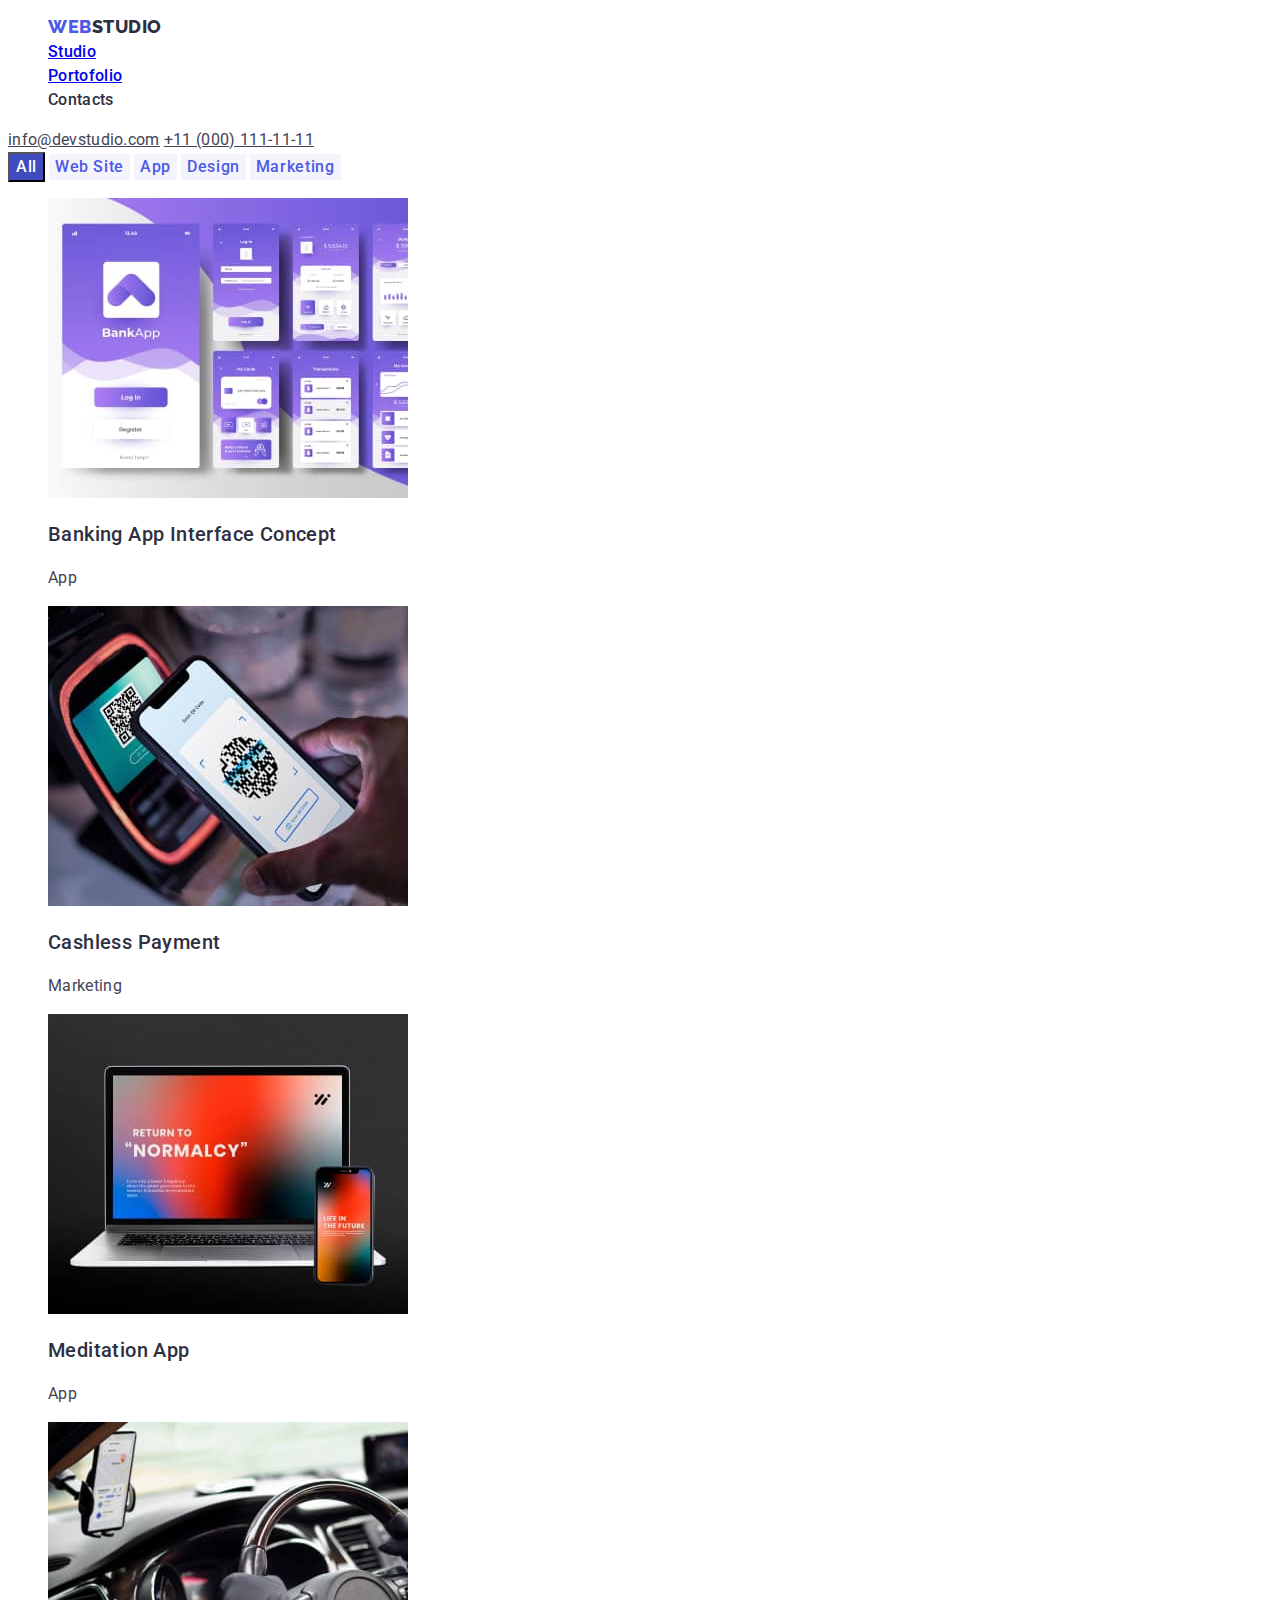
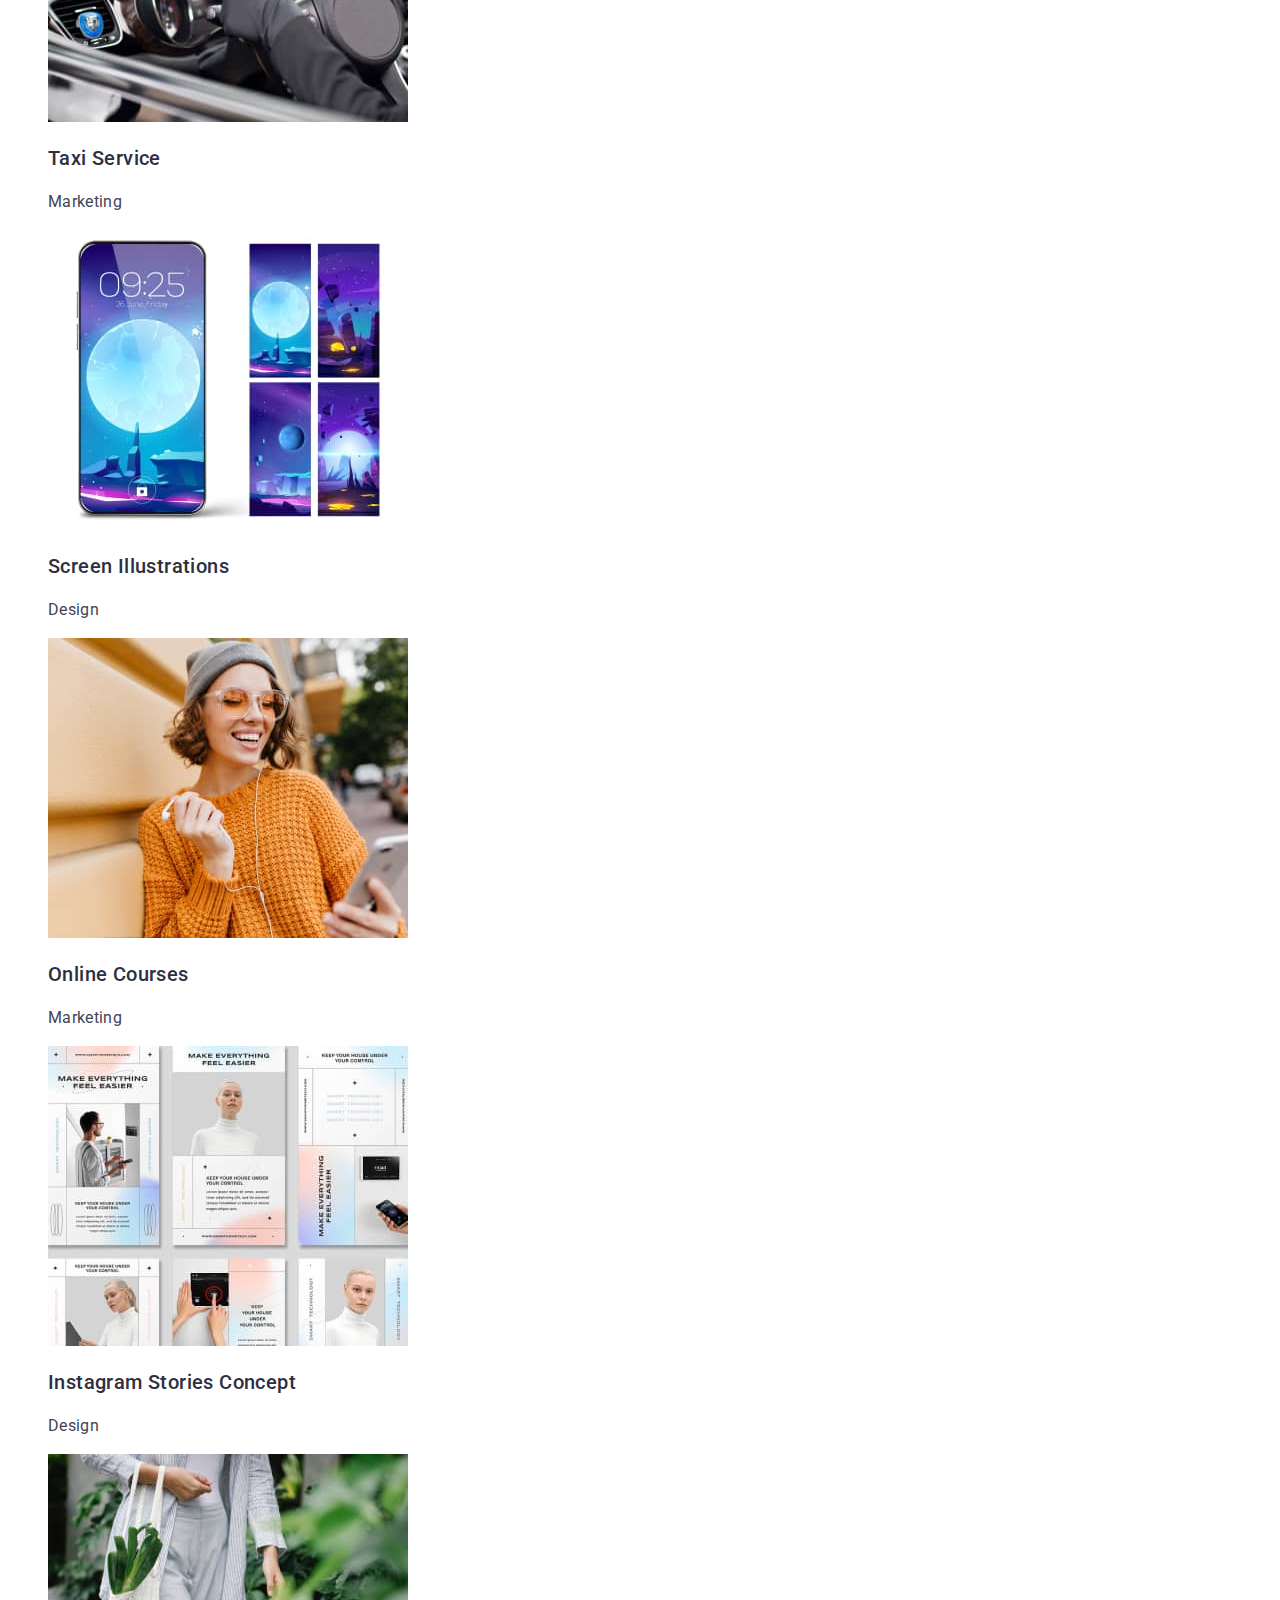
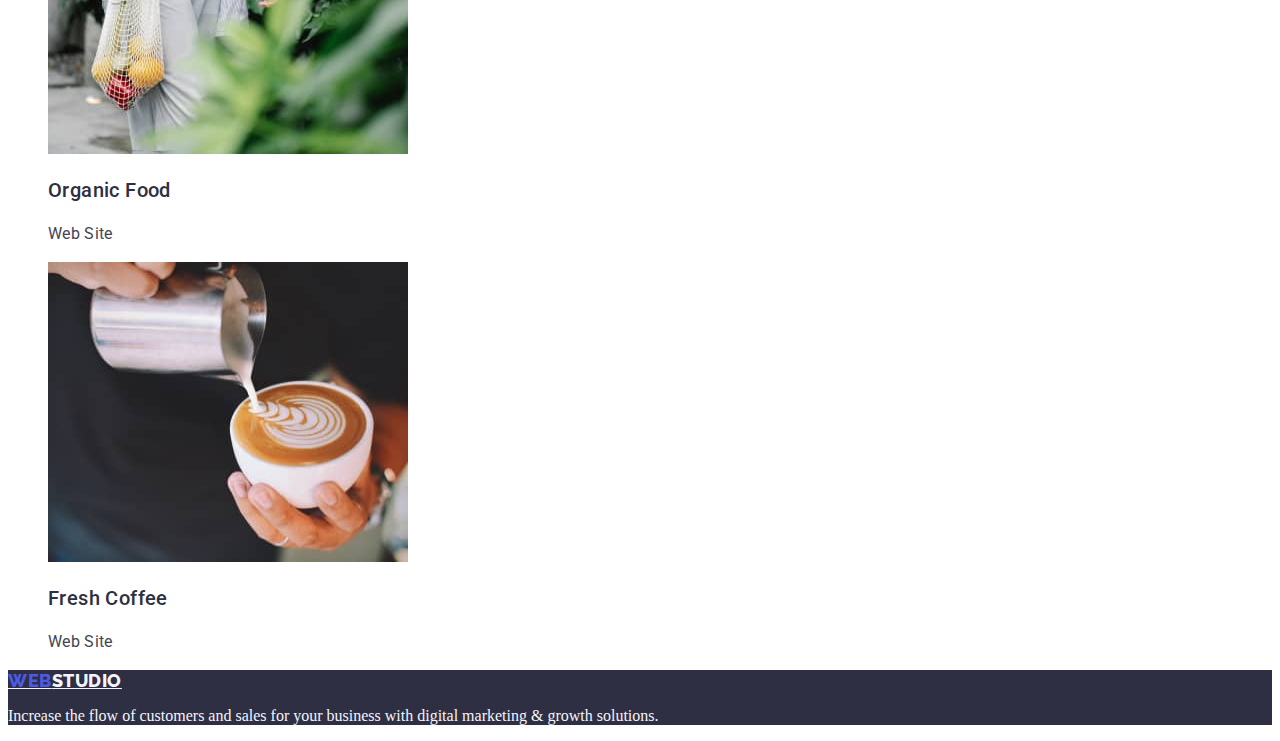
==== portofolio.html @ 392f7cd9 "Am copiat fisierele lucrarii nr.2" ====
<!DOCTYPE html>
<html lang="en">
<head>
  <meta charset="UTF-8">
  <meta name="viewport" content="width=device-width, initial-scale=1.0">
  <title>Portofolio</title>
  <link rel="preconnect" href="https://fonts.googleapis.com">
  <link rel="preconnect" href="https://fonts.gstatic.com" crossorigin>
  <link href="https://fonts.googleapis.com/css2?family=Raleway:ital,wght@0,100..900;1,100..900&family=Roboto:ital,wght@0,100;0,300;0,400;0,500;0,700;0,900;1,100;1,300;1,400;1,500;1,700;1,900&display=swap" rel="stylesheet">
  <link rel="stylesheet" href="./css/style.css"/>
</head>
<body>

  <header>
    <nav class="navbar">
      <ul class="nav-list">
        <li><a class="logo">STUDIO</a></li>
        <li><a href="./index.html">Studio</a></li>
        <li><a href="./portofolio.html">Portofolio</a></li>
        <li><a>Contacts</a></li>
      </ul>
    </nav>

    <a class="info-page" href="mailto:info@devstudio.com">info@devstudio.com</a>
    <a class="info-page" href="tel:+11(000)111-11-11">+11 (000) 111-11-11</a>
  </header>

  <main>
    <div>
      <button class="first-button">All</button>
      <button class="all-button">Web Site</button>
      <button class="all-button">App</button>
      <button class="all-button">Design</button>
      <button class="all-button">Marketing</button>
    </div>

    <section>
      <ul>
        <li>
          <img src="./images/banking-app.jpg" alt="Banking App" width="360" height="300"/>
          <h3>Banking App Interface Concept</h3>
          <p class="about-studio">App</p>
        </li>
        <li>
          <img src="./images/cashless-payment.jpg" alt="Cashles Payment" width="360" height="300">
          <h3>Cashless Payment</h3>
          <p class="about-studio">Marketing</p>
        </li>
        <li>
          <img src="./images/meditation-app.jpg" alt="Meditation App" width="360" height="300">
          <h3>Meditation App</h3>
          <p class="about-studio">App</p>
        </li>
        <li>
          <img src="./images/taxi-service.jpg" alt="Taxi Service" width="360" height="300">
          <h3>Taxi Service</h3>
          <p class="about-studio">Marketing</p>
        </li>
        <li>
          <img src="./images/screen-illustrations.jpg" alt="Screen Illustrations" width="360" height="300">
          <h3>Screen Illustrations</h3>
          <p class="about-studio">Design</p>
        </li>
        <li>
          <img src="./images/online-courses.jpg" alt="Online Courses" width="360" height="300">
          <h3>Online Courses</h3>
          <p class="about-studio">Marketing</p>
        </li>
        <li>
          <img src="./images/instagram-stories.jpg" alt="Instagram Stories Concept" width="360" height="300">
          <h3>Instagram Stories Concept</h3>
          <p class="about-studio">Design</p>
        </li>
        <li>
          <img src="./images/organic-food.jpg" alt="Organic Food" width="360" height="300">
          <h3>Organic Food</h3>
          <p class="about-studio">Web Site</p>
        </li>
        <li>
          <img src="./images/fresh-coffee.jpg" alt="Fresh Coffee" width="360" height="300">
          <h3>Fresh Coffee</h3>
          <p class="about-studio">Web Site</p>
        </li>
      </ul>
    </section>
  </main>

  <footer class="footer-section">
    <a class="logo-footer" href="webstudio.html">STUDIO</a>
    <p class="footer-paragraph">
      Increase the flow of customers and sales for your business with digital marketing & growth solutions.
    </p>
  </footer>

</body>
</html>
---- css/style.css ----
:root {
  --heading-font-family: "Roboto", sans-serif;
  --text-font-family: "Roboto", sans-serif;
}

h1,
h2 {
  font-family: var(--heading-font-family);
  font-weight: 700;
  font-size: 36px;
  line-height: 1.11111;
  letter-spacing: 0.02em;
  text-transform: capitalize;
  text-align: center;
  color: #2e2f42;
}
h3 {
  font-family: "Roboto", sans-serif;
  font-weight: 500;
  font-size: 20px;
  line-height: 1.2;
  letter-spacing: 0.02em;
  color: #2e2f42;
}
.hero-section {
  background: #2e2f42;
}
.hero-title {
  color: #fff;
}
.button-service:hover {
  box-shadow: 0 4px 4px 0 rgba(0, 0, 0, 0.15);
  background: #4d5ae5;
  cursor: pointer;
  font-weight: 500;
  font-size: 16px;
  line-height: 1.5;
  letter-spacing: 0.04em;
  color: #fff;
}
.all-button {
  font-family: "Roboto", sans-serif;
font-weight: 500;
font-size: 16px;
line-height: 1.5;
letter-spacing: 0.04em;
text-align: center;
color: #4d5ae5;
background: #f4f4fd;
border: none;
}
.all-button:hover{
  color:  #fff; 
  background: #404bbf;
}
.first-button {
  font-family: "Roboto", sans-serif;
  font-weight: 500;
  font-size: 16px;
  line-height: 1.5;
  letter-spacing: 0.04em;
  text-align: center;
  color:#fff;
  background: #404bbf;
}
.first-button:hover {
  background: #404bbf;
}
.global-header {
  font-size: 56px;
line-height: 1.07143;
letter-spacing: 0.02em;
text-align: center;
color: #fff;
}
.logo::before {
  content: "WEB";
  color: #4d5ae5;
  font-family: "Raleway", sans-serif;
  font-weight: 800;
  font-size: 18px;
  line-height: 1.16667;
  letter-spacing: 0.03em;
  text-transform: uppercase;
}
.logo-footer::before {
  content: "WEB";
  color: #4d5ae5;
}
.logo-footer{
  color: #f4f4fd;
  font-family: "Raleway", sans-serif;
  font-weight: 800;
  font-size: 18px;
  line-height: 1.16667;
  letter-spacing: 0.03em;
  text-transform: uppercase;
}
.logo {
  color: #2e2f42;
  font-family: "Raleway", sans-serif;
  font-weight: 800;
  font-size: 18px;
  line-height: 1.16667;
  letter-spacing: 0.03em;
  text-transform: uppercase;
}
.info-page {
  font-family: "Roboto", sans-serif;
font-weight: 400;
font-size: 16px;
line-height: 1.5;
letter-spacing: 0.02em;
color: #434455;
}
.info-page:hover{
  color: teal;
}
.nav-list {
  font-family: "Roboto", sans-serif;
font-weight: 500;
font-size: 16px;
line-height: 1.5;
letter-spacing: 0.02em;
color: #2e2f42;
}
.about-studio {
  font-family: "Roboto", sans-serif;
font-weight: 400;
font-size: 16px;
line-height: 1.5;
letter-spacing: 0.02em;
color: #434455;
}
.section-team {
  background: #f4f4fd;
}
.our-team {
font-weight: 400;
font-size: 16px;
line-height: 1.5;
letter-spacing: 0.02em;
text-align: center;
color: #434455;
}
.footer-section {
  background: #2e2f42;
}
.footer-paragraph {
  color: #f4f4fd;
}

ul {
  list-style-type: none;
}
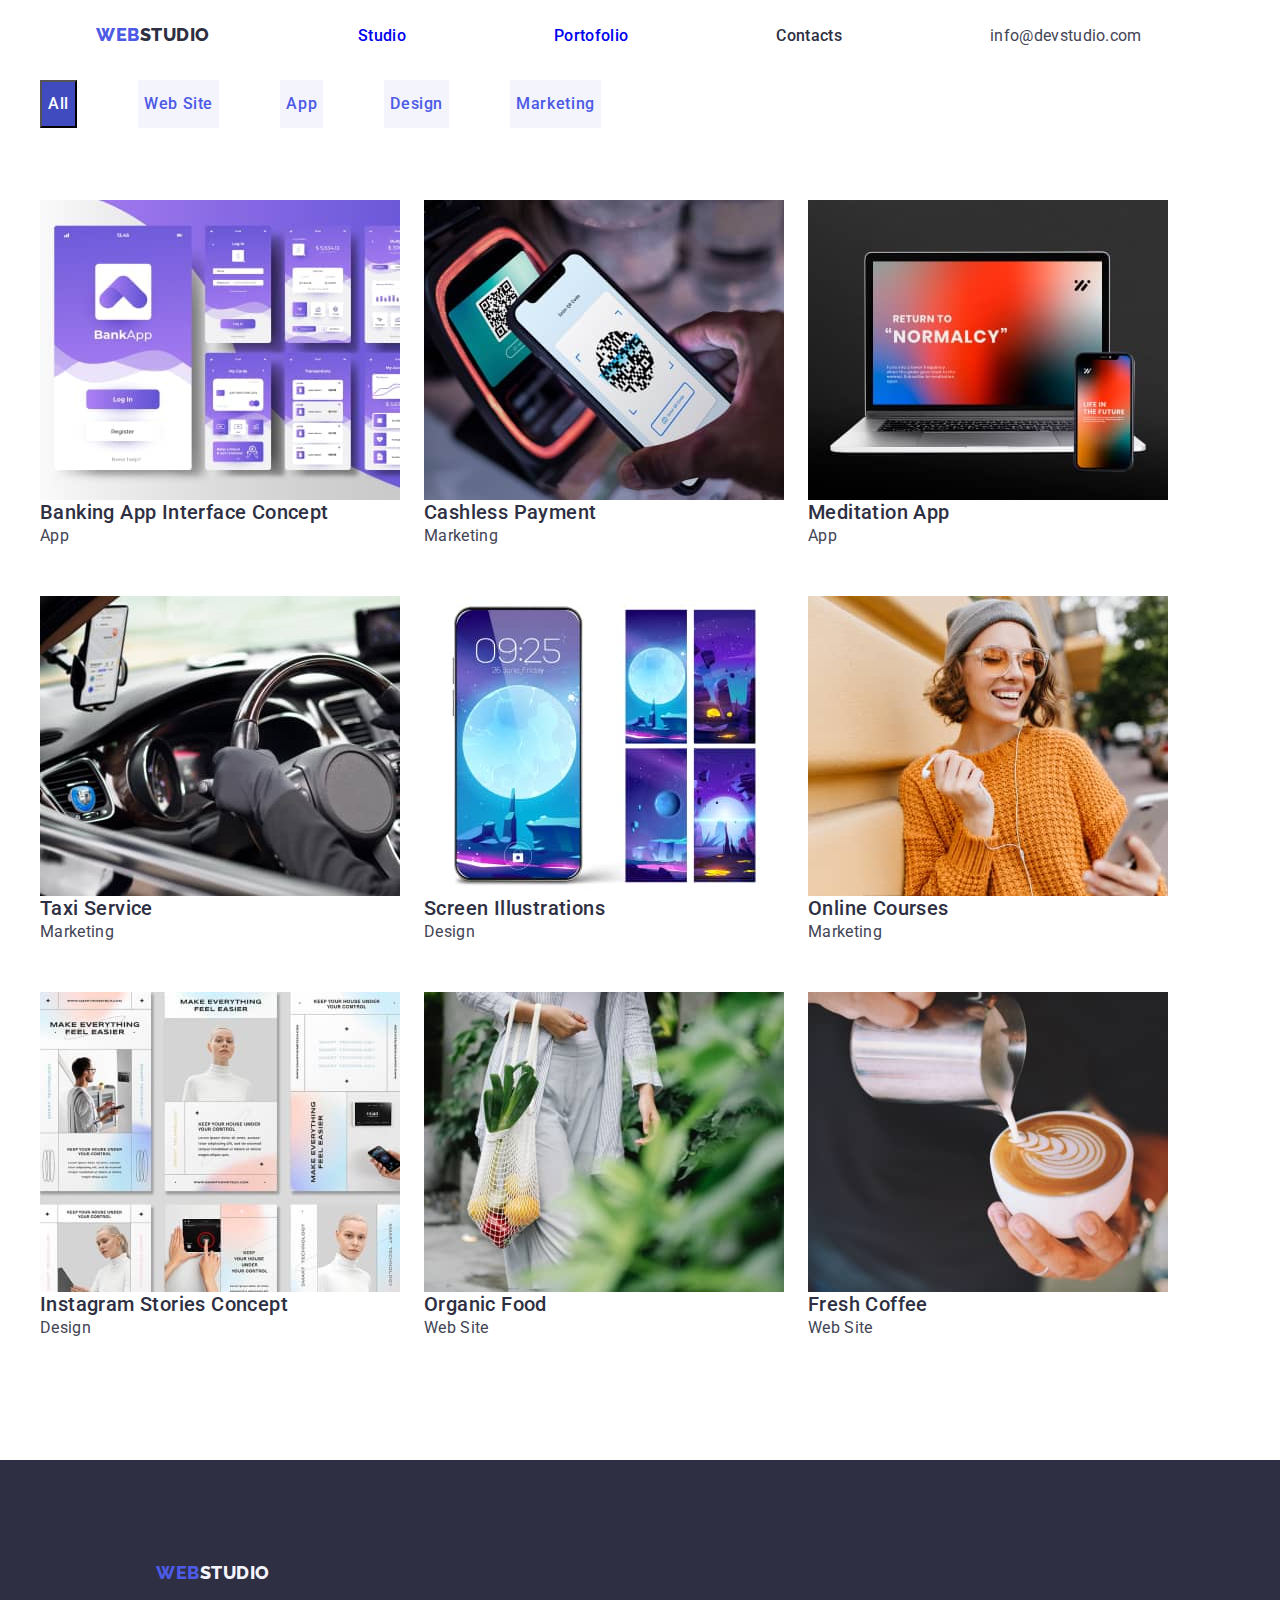
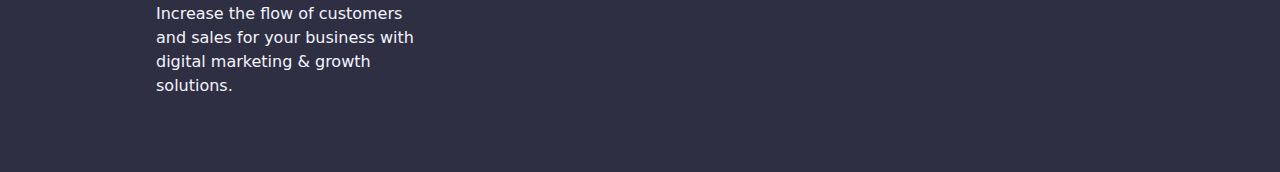
==== commit 5d33f887: "add style css for index and portofolio" ====
--- a/portofolio.html
+++ b/portofolio.html
@@ -8,25 +8,26 @@
   <link rel="preconnect" href="https://fonts.gstatic.com" crossorigin>
   <link href="https://fonts.googleapis.com/css2?family=Raleway:ital,wght@0,100..900;1,100..900&family=Roboto:ital,wght@0,100;0,300;0,400;0,500;0,700;0,900;1,100;1,300;1,400;1,500;1,700;1,900&display=swap" rel="stylesheet">
   <link rel="stylesheet" href="./css/style.css"/>
+  <link rel="stylesheet" href="./css/modern-normalize.css"/>
+  <link rel="stylesheet" href="./css/reset.css"/>
 </head>
 <body>
 
-  <header>
+  <header class="container">
     <nav class="navbar">
-      <ul class="nav-list">
+      <ul class=" header-container nav-list">
         <li><a class="logo">STUDIO</a></li>
         <li><a href="./index.html">Studio</a></li>
         <li><a href="./portofolio.html">Portofolio</a></li>
         <li><a>Contacts</a></li>
+        <a class="info-page" href="mailto:info@devstudio.com">info@devstudio.com</a>
+        <a class="info-page" href="tel:+11(000)111-11-11">+11 (000) 111-11-11</a>
       </ul>
     </nav>
-
-    <a class="info-page" href="mailto:info@devstudio.com">info@devstudio.com</a>
-    <a class="info-page" href="tel:+11(000)111-11-11">+11 (000) 111-11-11</a>
   </header>
 
   <main>
-    <div>
+    <div class="container button-bar">
       <button class="first-button">All</button>
       <button class="all-button">Web Site</button>
       <button class="all-button">App</button>
@@ -34,62 +35,76 @@
       <button class="all-button">Marketing</button>
     </div>
 
-    <section>
-      <ul>
-        <li>
-          <img src="./images/banking-app.jpg" alt="Banking App" width="360" height="300"/>
-          <h3>Banking App Interface Concept</h3>
-          <p class="about-studio">App</p>
-        </li>
-        <li>
-          <img src="./images/cashless-payment.jpg" alt="Cashles Payment" width="360" height="300">
-          <h3>Cashless Payment</h3>
-          <p class="about-studio">Marketing</p>
-        </li>
-        <li>
-          <img src="./images/meditation-app.jpg" alt="Meditation App" width="360" height="300">
-          <h3>Meditation App</h3>
-          <p class="about-studio">App</p>
-        </li>
-        <li>
-          <img src="./images/taxi-service.jpg" alt="Taxi Service" width="360" height="300">
-          <h3>Taxi Service</h3>
-          <p class="about-studio">Marketing</p>
-        </li>
-        <li>
-          <img src="./images/screen-illustrations.jpg" alt="Screen Illustrations" width="360" height="300">
-          <h3>Screen Illustrations</h3>
-          <p class="about-studio">Design</p>
-        </li>
-        <li>
-          <img src="./images/online-courses.jpg" alt="Online Courses" width="360" height="300">
-          <h3>Online Courses</h3>
-          <p class="about-studio">Marketing</p>
-        </li>
-        <li>
-          <img src="./images/instagram-stories.jpg" alt="Instagram Stories Concept" width="360" height="300">
-          <h3>Instagram Stories Concept</h3>
-          <p class="about-studio">Design</p>
-        </li>
-        <li>
-          <img src="./images/organic-food.jpg" alt="Organic Food" width="360" height="300">
-          <h3>Organic Food</h3>
-          <p class="about-studio">Web Site</p>
-        </li>
-        <li>
-          <img src="./images/fresh-coffee.jpg" alt="Fresh Coffee" width="360" height="300">
-          <h3>Fresh Coffee</h3>
-          <p class="about-studio">Web Site</p>
-        </li>
-      </ul>
+    <section class="container">
+      <div class="cards">
+          <div class="card1">
+            <ul>
+              <li>
+                <img src="./images/banking-app.jpg" alt="Banking App" width="360" height="300"/>
+                <h3>Banking App Interface Concept</h3>
+                <p class="about-studio">App</p>
+              </li>
+              <li>
+                <img src="./images/cashless-payment.jpg" alt="Cashles Payment" width="360" height="300">
+                <h3>Cashless Payment</h3>
+                <p class="about-studio">Marketing</p>
+              </li>
+              <li>
+                <img src="./images/meditation-app.jpg" alt="Meditation App" width="360" height="300">
+                <h3>Meditation App</h3>
+                <p class="about-studio">App</p>
+              </li>
+            </ul>
+          </div>
+          <div class="card2">
+            <ul>
+              <li>
+                <img src="./images/taxi-service.jpg" alt="Taxi Service" width="360" height="300">
+                <h3>Taxi Service</h3>
+                <p class="about-studio">Marketing</p>
+              </li>
+              <li>
+                <img src="./images/screen-illustrations.jpg" alt="Screen Illustrations" width="360" height="300">
+                <h3>Screen Illustrations</h3>
+                <p class="about-studio">Design</p>
+              </li>
+              <li>
+                <img src="./images/online-courses.jpg" alt="Online Courses" width="360" height="300">
+                <h3>Online Courses</h3>
+                <p class="about-studio">Marketing</p>
+              </li>
+            </ul>
+          </div>
+          <div class="card3">
+            <ul>
+              <li>
+                <img src="./images/instagram-stories.jpg" alt="Instagram Stories Concept" width="360" height="300">
+                <h3>Instagram Stories Concept</h3>
+                <p class="about-studio">Design</p>
+              </li>
+              <li>
+                <img src="./images/organic-food.jpg" alt="Organic Food" width="360" height="300">
+                <h3>Organic Food</h3>
+                <p class="about-studio">Web Site</p>
+              </li>
+              <li>
+                <img src="./images/fresh-coffee.jpg" alt="Fresh Coffee" width="360" height="300">
+                <h3>Fresh Coffee</h3>
+                <p class="about-studio">Web Site</p>
+              </li>
+            </ul>
+          </div>
+      </div>
     </section>
   </main>
 
-  <footer class="footer-section">
-    <a class="logo-footer" href="webstudio.html">STUDIO</a>
+  <footer class="container footer-section">
+    <div class="footer-container">
+      <a class="logo-footer" href="webstudio.html">STUDIO</a>
     <p class="footer-paragraph">
       Increase the flow of customers and sales for your business with digital marketing & growth solutions.
     </p>
+    </div>
   </footer>
 
 </body>
--- a/css/style.css
+++ b/css/style.css
@@ -2,7 +2,6 @@
   --heading-font-family: "Roboto", sans-serif;
   --text-font-family: "Roboto", sans-serif;
 }
-
 h1,
 h2 {
   font-family: var(--heading-font-family);
@@ -22,11 +21,36 @@
   letter-spacing: 0.02em;
   color: #2e2f42;
 }
+.container {
+  width: 1200px;
+}
+.header-container {
+  width: 1440px;
+  height: 72px;
+  display: flex;
+  justify-content: space-between;
+  align-items: center;
+}
+.logo {
+  padding-left: 56px;
+}
 .hero-section {
   background: #2e2f42;
+  width: 1440px;
+  height: 600px;
 }
 .hero-title {
   color: #fff;
+}
+.hero-container {
+  padding-top: 188px;
+  align-content: center;
+}
+.button-service {
+  border-radius: 4px;
+  padding: 16px 32px;
+  width: 169px;
+  height: 56px;
 }
 .button-service:hover {
   box-shadow: 0 4px 4px 0 rgba(0, 0, 0, 0.15);
@@ -38,6 +62,19 @@
   letter-spacing: 0.04em;
   color: #fff;
 }
+.btn-container {
+  text-align: center;
+  padding: 356px, 635px, 188px, 636px;
+  margin-top: 48px;
+}
+.button-bar {
+  display: flex;
+    justify-content: space-between;
+    width: 601px;
+    height: 48px; 
+    padding-left: 40px; 
+    margin-top: 8px; 
+}
 .all-button {
   font-family: "Roboto", sans-serif;
 font-weight: 500;
@@ -132,24 +169,121 @@
 letter-spacing: 0.02em;
 color: #434455;
 }
+.about-container {
+  display: flex;
+  align-items: center;
+  justify-content: space-between;
+  width: 1128px;
+  height: 104px;
+  padding-top: 120px;
+}
+.about-container p {
+  margin-top: 8px;
+  margin-right: 24px;
+}
+.title-container {
+  margin-top: 120px;
+  align-items: center;
+}
+.services-container {
+ display: flex;
+ margin: 72px 156px 120px 156px;
+ justify-content: center;
+ width: 1128px;
+ height: 412px;
+}
+.services-container li {
+  margin-right: 24px;
+}
 .section-team {
-  background: #f4f4fd;
+ background: #f4f4fd;
+ margin-top: 240px;
+}
+.section-team h2 {
+  padding-top: 120px;
 }
 .our-team {
-font-weight: 400;
-font-size: 16px;
-line-height: 1.5;
-letter-spacing: 0.02em;
-text-align: center;
-color: #434455;
+  font-weight: 400;
+ font-size: 16px;
+ line-height: 1.5;
+ letter-spacing: 0.02em;
+ text-align: center;
+ color: #434455;
+}
+.our-container {
+  width: 1440px;
+  height: 732px;
+}
+.team-container {
+  width: 1440px;
+height: 732px;
+}
+.team-container ul {
+ background: #f4f4fd;
+ display: flex;
+ padding-top: 72px;
+ padding-bottom: 120px;
+}
+.team-container li {
+  margin-right: 24px;
+  border-radius: 0 0 4px 4px;
+  padding: 0px 0px 32px 0px;
+  width: 264px;
+  height: 380px;
+}
+.team-container h3 {
+  background: #fff;
+  display: flex;
+  justify-content: center;
+  padding-top: 32px;
+}
+.team-container p {
+  background: #fff;
+  display: flex;
+  justify-content: center;
+  padding-top: 8px;
+  padding-bottom: 32px;
 }
 .footer-section {
-  background: #2e2f42;
+ background: #2e2f42;
+ width: 1440px;
+height: 312px;
+}
+.footer-container {
+padding-top: 102px;
+padding-left: 156px;
+padding-right: 1020px;
 }
 .footer-paragraph {
-  color: #f4f4fd;
+ color: #f4f4fd;
+ padding-top: 16px;
+}
+.cards ul {
+  display: flex;
+  align-items: center;
+  flex-wrap: wrap;
+}
+.cards li {
+  margin-right:  24px;
+}
+.card1 {
+  display: flex;
+  justify-content: space-between;
+  margin-top: 72px;
+}
+.card2 {
+  display: flex;
+  margin-top: 48px;
+}
+.card3 {
+  display: flex;
+  margin-top: 48px;
+  margin-bottom: 120px;
+}
+a {
+  text-decoration: none;
 }
 
 ul {
   list-style-type: none;
-}
+}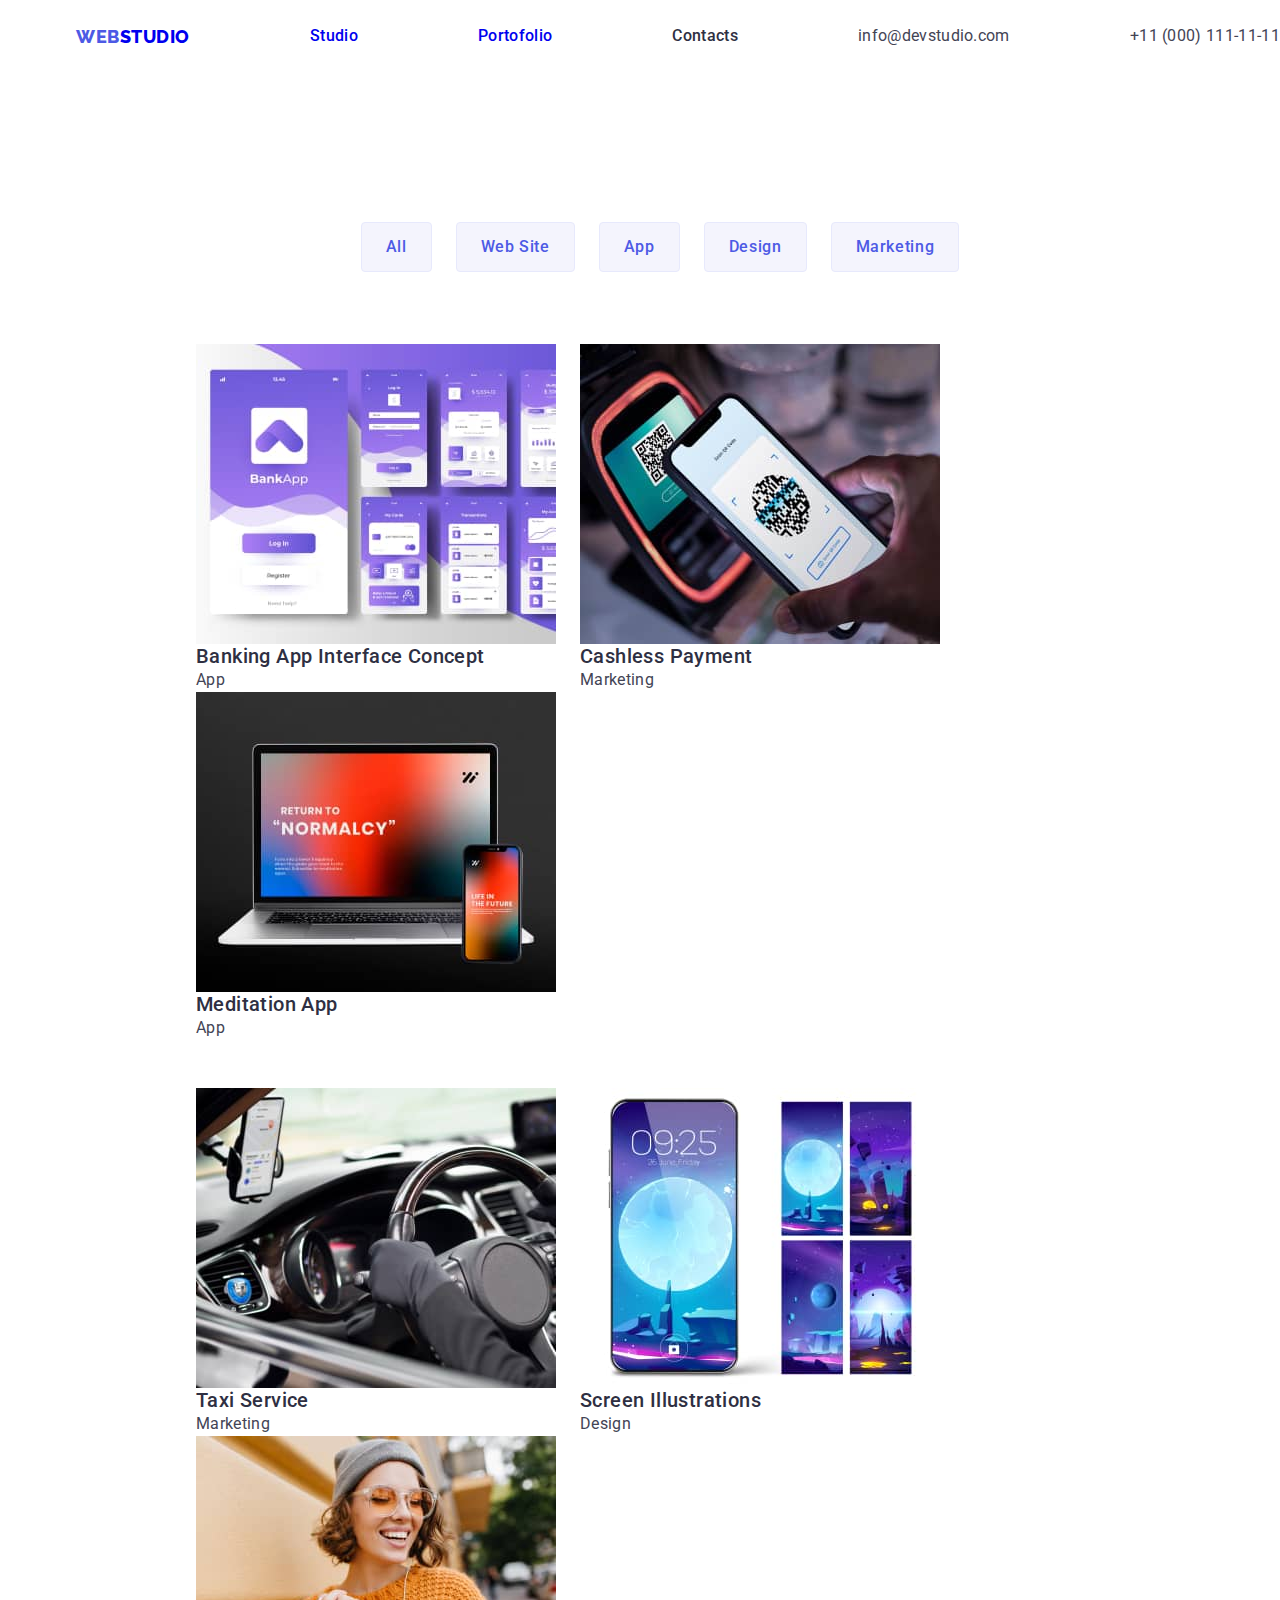
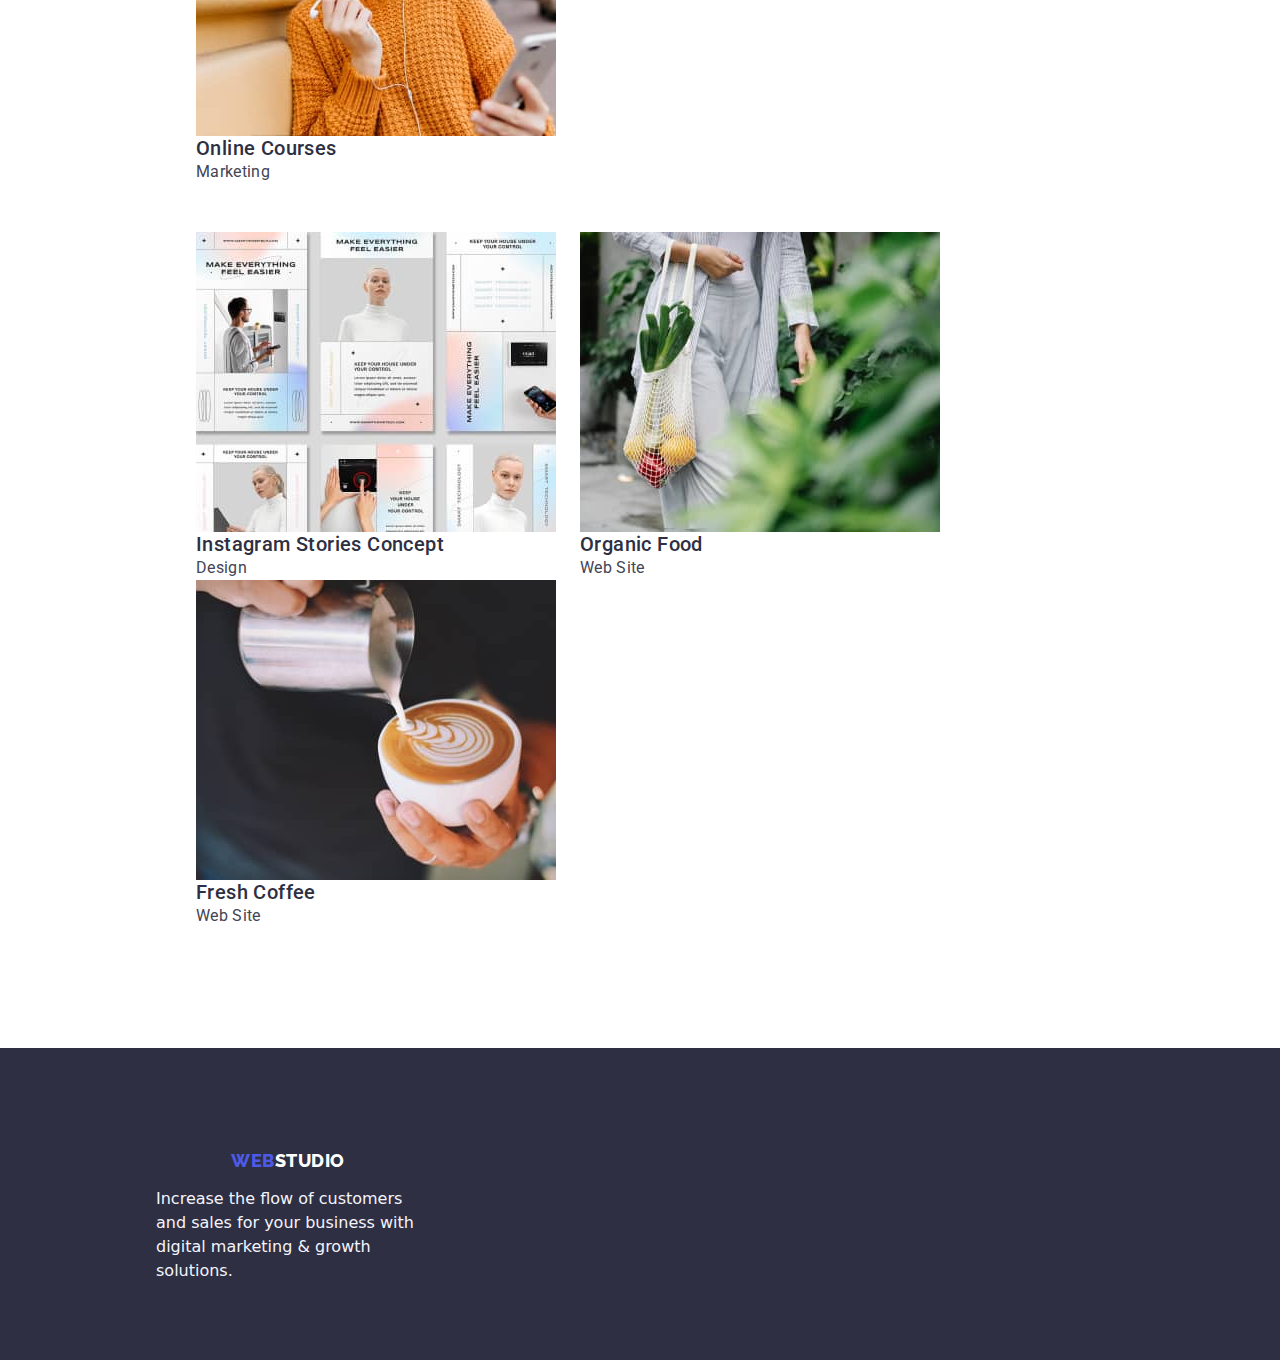
==== commit 46d0c521: "add html and css" ====
--- a/portofolio.html
+++ b/portofolio.html
@@ -16,7 +16,9 @@
   <header class="container">
     <nav class="navbar">
       <ul class=" header-container nav-list">
-        <li><a class="logo">STUDIO</a></li>
+        <li><a class="logo" href="index.html">
+          <span class="web">web</span>
+          <span class="studio">studio</span></a></li>
         <li><a href="./index.html">Studio</a></li>
         <li><a href="./portofolio.html">Portofolio</a></li>
         <li><a>Contacts</a></li>
@@ -27,13 +29,19 @@
   </header>
 
   <main>
-    <div class="container button-bar">
-      <button class="first-button">All</button>
-      <button class="all-button">Web Site</button>
-      <button class="all-button">App</button>
-      <button class="all-button">Design</button>
-      <button class="all-button">Marketing</button>
-    </div>
+    <section class="container-button">
+      <div class="button-bar">
+        <nav>
+          <ul>
+            <li><button type="button" class="first-button">All</button></li>
+            <li><button type="button" class="all-button">Web Site</button></li>
+            <li><button type="button" class="all-button">App</button></li>
+            <li><button type="button" class="all-button">Design</button></li>
+            <li><button type="button" class="all-button">Marketing</button></li>
+          </ul>
+        </nav>
+      </div>
+    </section>
 
     <section class="container">
       <div class="cards">
@@ -98,9 +106,11 @@
     </section>
   </main>
 
-  <footer class="container footer-section">
+  <footer class="footer-section">
     <div class="footer-container">
-      <a class="logo-footer" href="webstudio.html">STUDIO</a>
+      <a class="logo" href="index.html">
+        <span class="web">web</span>
+        <span class="studio">studio</span></a>
     <p class="footer-paragraph">
       Increase the flow of customers and sales for your business with digital marketing & growth solutions.
     </p>
--- a/css/style.css
+++ b/css/style.css
@@ -21,88 +21,6 @@
   letter-spacing: 0.02em;
   color: #2e2f42;
 }
-.container {
-  width: 1200px;
-}
-.header-container {
-  width: 1440px;
-  height: 72px;
-  display: flex;
-  justify-content: space-between;
-  align-items: center;
-}
-.logo {
-  padding-left: 56px;
-}
-.hero-section {
-  background: #2e2f42;
-  width: 1440px;
-  height: 600px;
-}
-.hero-title {
-  color: #fff;
-}
-.hero-container {
-  padding-top: 188px;
-  align-content: center;
-}
-.button-service {
-  border-radius: 4px;
-  padding: 16px 32px;
-  width: 169px;
-  height: 56px;
-}
-.button-service:hover {
-  box-shadow: 0 4px 4px 0 rgba(0, 0, 0, 0.15);
-  background: #4d5ae5;
-  cursor: pointer;
-  font-weight: 500;
-  font-size: 16px;
-  line-height: 1.5;
-  letter-spacing: 0.04em;
-  color: #fff;
-}
-.btn-container {
-  text-align: center;
-  padding: 356px, 635px, 188px, 636px;
-  margin-top: 48px;
-}
-.button-bar {
-  display: flex;
-    justify-content: space-between;
-    width: 601px;
-    height: 48px; 
-    padding-left: 40px; 
-    margin-top: 8px; 
-}
-.all-button {
-  font-family: "Roboto", sans-serif;
-font-weight: 500;
-font-size: 16px;
-line-height: 1.5;
-letter-spacing: 0.04em;
-text-align: center;
-color: #4d5ae5;
-background: #f4f4fd;
-border: none;
-}
-.all-button:hover{
-  color:  #fff; 
-  background: #404bbf;
-}
-.first-button {
-  font-family: "Roboto", sans-serif;
-  font-weight: 500;
-  font-size: 16px;
-  line-height: 1.5;
-  letter-spacing: 0.04em;
-  text-align: center;
-  color:#fff;
-  background: #404bbf;
-}
-.first-button:hover {
-  background: #404bbf;
-}
 .global-header {
   font-size: 56px;
 line-height: 1.07143;
@@ -110,8 +28,19 @@
 text-align: center;
 color: #fff;
 }
-.logo::before {
-  content: "WEB";
+.header-container {
+  width: 1200px;
+  height: 72px;
+  display: flex;
+  justify-content: center;
+  align-items: center;
+  margin: 0 auto;
+}
+.logo {
+  display: flex;
+  align-items: center;
+  justify-content: center;
+  text-decoration: none
   color: #4d5ae5;
   font-family: "Raleway", sans-serif;
   font-weight: 800;
@@ -120,9 +49,92 @@
   letter-spacing: 0.03em;
   text-transform: uppercase;
 }
-.logo-footer::before {
-  content: "WEB";
+.web-footer {
   color: #4d5ae5;
+}
+.web {
+  color: #4d5ae5; 
+}
+.footer-container .studio {
+  color:#fff
+}
+.hero {
+  background: #2e2f42;
+  width: 1440px;
+  height: 600px;
+  position: relative;
+  text-align: center;
+}
+.hero-title {
+  color: #fff;
+  box-sizing: content-box;
+  width: 496px;
+  height: 120px;
+  margin: auto;
+}
+.hero-container {
+  padding-top: 188px;
+  align-content: center;
+}
+.button-service {
+  border-radius: 4px;
+  padding: 16px 32px;
+  width: 169px;
+  height: 56px;
+}
+.button-service:hover {
+  box-shadow: 0 4px 4px 0 rgba(0, 0, 0, 0.15);
+  background: #4d5ae5;
+  cursor: pointer;
+  font-weight: 500;
+  font-size: 16px;
+  line-height: 1.5;
+  letter-spacing: 0.04em;
+  color: #fff;
+  border: none;
+}
+.button-service:active {
+  background-color: #4d5ae5;;
+}
+.container-button {
+  display: flex;
+  flex-direction: column;
+  margin-bottom: 72px;
+}
+.button-bar {
+  margin-top: 150px;
+  flex-direction: column;
+}
+.button-bar ul {
+  gap: 1.5em;
+  display: flex;
+  justify-content: center;
+  align-self: center;
+  flex-direction: row;
+}
+.container-button li button {
+  font-family: "Roboto", sans-serif;
+  font-size: 16px;
+  font-weight: 500;
+  line-height: 24px;
+  letter-spacing: 0.04em;
+  text-align: center;
+  border-radius: 4px;
+  padding: 12px 24px;
+  background-color: #f4f4fd;
+  color: #4d5ae5;
+  cursor: pointer;
+  border: 1px solid #e7e9fc;
+}
+.container-button li button:hover {
+  color: #ffffff;
+  background-color: #4d5ae5;
+  box-shadow: 0 2px 2px 0 rgba(0, 0, 0, 0.12), 0 2px 1px 0 rgba(0, 0, 0, 0.08),
+    0 3px 1px 0 rgba(0, 0, 0, 0.1);
+  border: 1px solid transparent;
+}
+.container-button li button:active {
+  background-color: #404bbf;
 }
 .logo-footer{
   color: #f4f4fd;
@@ -133,15 +145,6 @@
   letter-spacing: 0.03em;
   text-transform: uppercase;
 }
-.logo {
-  color: #2e2f42;
-  font-family: "Raleway", sans-serif;
-  font-weight: 800;
-  font-size: 18px;
-  line-height: 1.16667;
-  letter-spacing: 0.03em;
-  text-transform: uppercase;
-}
 .info-page {
   font-family: "Roboto", sans-serif;
 font-weight: 400;
@@ -150,16 +153,51 @@
 letter-spacing: 0.02em;
 color: #434455;
 }
-.info-page:hover{
+.info-page a:hover,
+.info-page a:focus {
   color: teal;
 }
 .nav-list {
   font-family: "Roboto", sans-serif;
-font-weight: 500;
-font-size: 16px;
-line-height: 1.5;
-letter-spacing: 0.02em;
-color: #2e2f42;
+  font-weight: 500;
+  font-size: 16px;
+  line-height: 1.5;
+  letter-spacing: 0.02em;
+  color: #2e2f42; 
+  display: flex;
+  justify-content: space-between;
+  width: 100%;
+  padding-left: 76px;
+}
+.nav-list ul li {
+  padding-left: 40px;
+}
+.nav-list a:hover {
+  color: #404bbf;
+}
+.index,
+.portfolio,
+.contacts {
+  letter-spacing: 0.02em;
+  color: #2e2f42;;
+  font-weight: 500;
+  position: relative;
+}
+.index:hover::after,
+.portfolio:hover::after,
+.contacts:hover::after,
+.index:focus::after,
+.portfolio:focus:after,
+.contacts:focus::after {
+  content: "";
+  position: absolute;
+  width: calc(100% - 1px);
+  height: 4px;
+  background-color: #404bbf;;
+  bottom: -10px;
+  left: 50%;
+  transform: translateX(-50%);
+  border-radius: 3px;
 }
 .about-studio {
   font-family: "Roboto", sans-serif;
@@ -173,7 +211,7 @@
   display: flex;
   align-items: center;
   justify-content: space-between;
-  width: 1128px;
+  width: 1200px;
   height: 104px;
   padding-top: 120px;
 }
@@ -181,23 +219,37 @@
   margin-top: 8px;
   margin-right: 24px;
 }
-.title-container {
+.title-services {
   margin-top: 120px;
   align-items: center;
 }
 .services-container {
- display: flex;
- margin: 72px 156px 120px 156px;
- justify-content: center;
- width: 1128px;
- height: 412px;
-}
-.services-container li {
-  margin-right: 24px;
+  width: 1200px;
+  height: 412px;
+  margin-top: 120px;
+  margin-bottom: 120px;
+}
+.container-doing ul.services {
+  display: flex;
+  justify-content: center;
+  gap: 59px;
+  margin-top: 72px;
+}
+.team {
+  background-color: #f4f4fd;
+  display: flex;
+  justify-content: center;
+  margin-top: 120px;
+}
+.team ul.member {
+  display: flex;
+  list-style: none;
+  justify-content: center;
+  gap: 24px;
 }
 .section-team {
  background: #f4f4fd;
- margin-top: 240px;
+ margin-top: 120px;
 }
 .section-team h2 {
   padding-top: 120px;
@@ -215,8 +267,11 @@
   height: 732px;
 }
 .team-container {
-  width: 1440px;
-height: 732px;
+  display: flex;
+  justify-content: space-evenly;
+  border-radius: 0px 0px 4px 4px;
+  gap: 47px;
+  padding-top: 72px;
 }
 .team-container ul {
  background: #f4f4fd;
@@ -270,15 +325,21 @@
   display: flex;
   justify-content: space-between;
   margin-top: 72px;
+  margin-left: 156px;
+  margin-right: 156px;
 }
 .card2 {
   display: flex;
   margin-top: 48px;
+  margin-left: 156px;
+  margin-right: 156px;
 }
 .card3 {
   display: flex;
   margin-top: 48px;
   margin-bottom: 120px;
+  margin-left: 156px;
+  margin-right: 156px;
 }
 a {
   text-decoration: none;
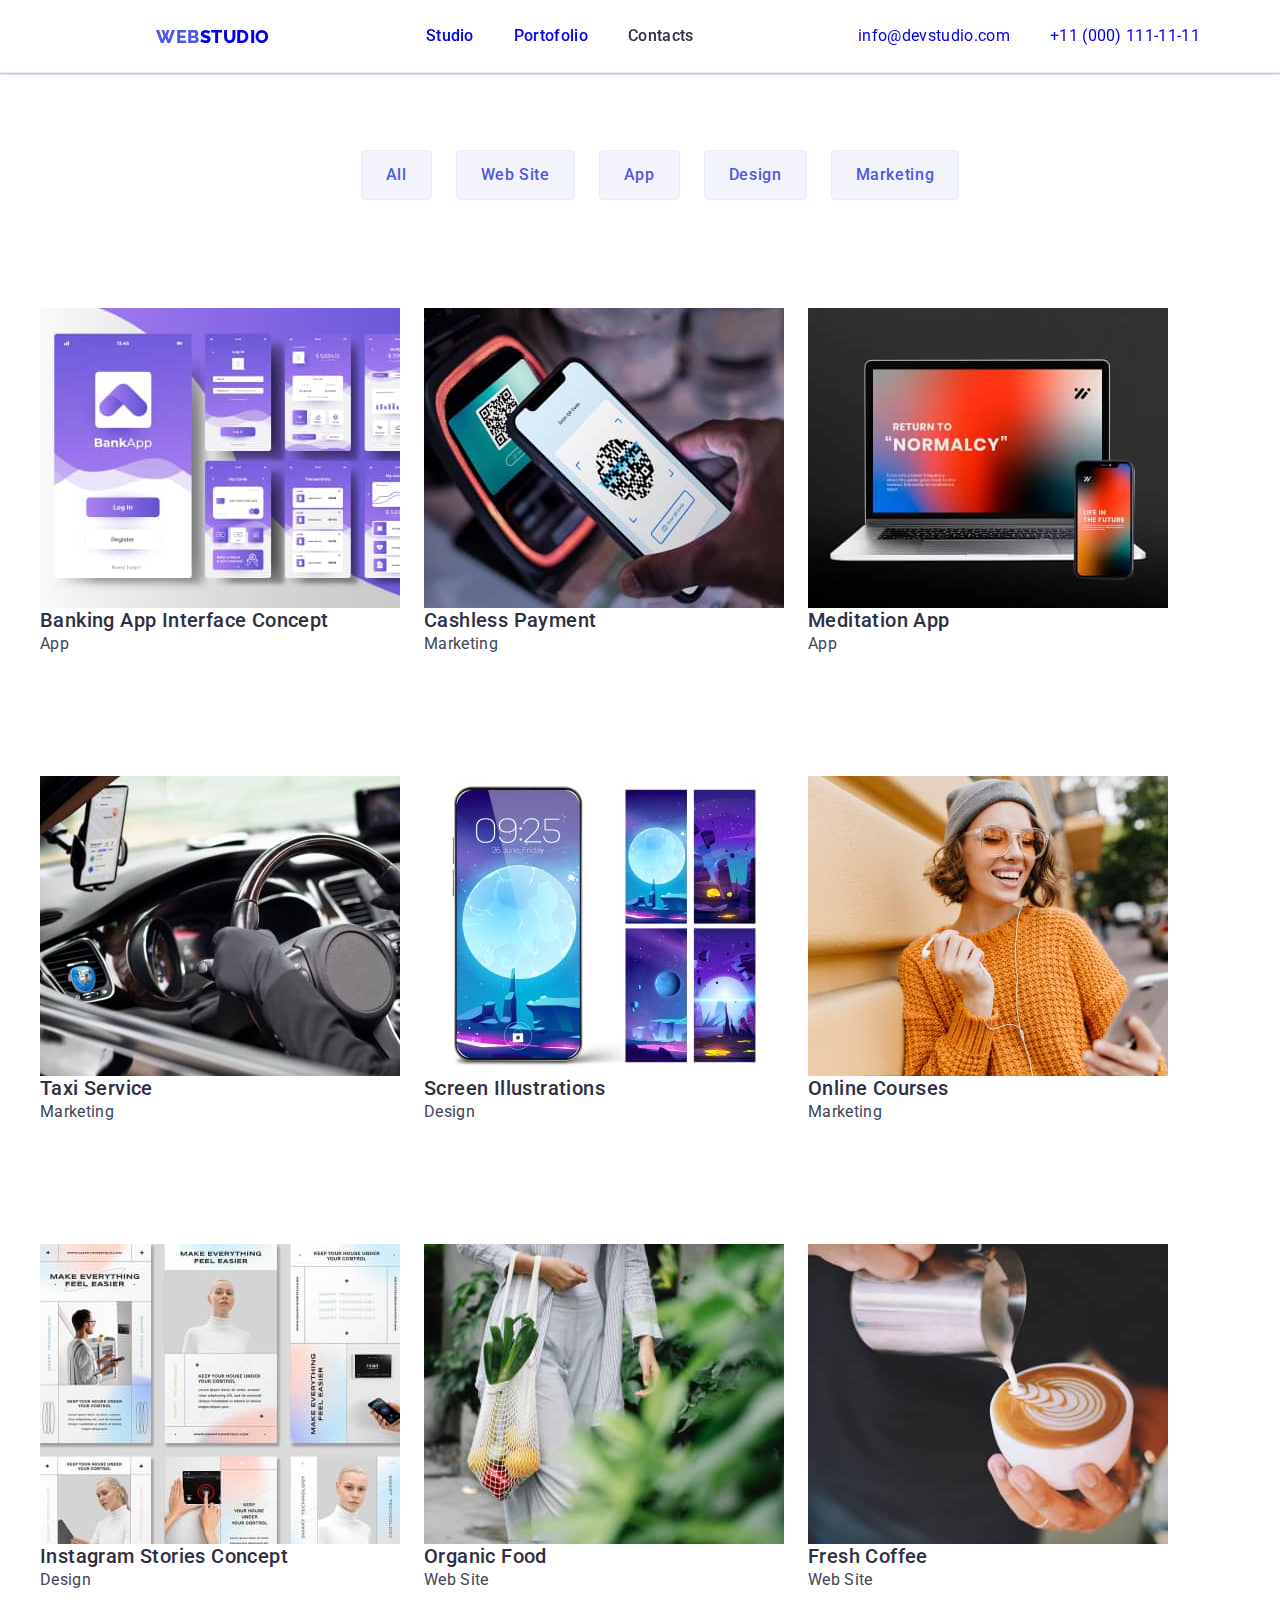
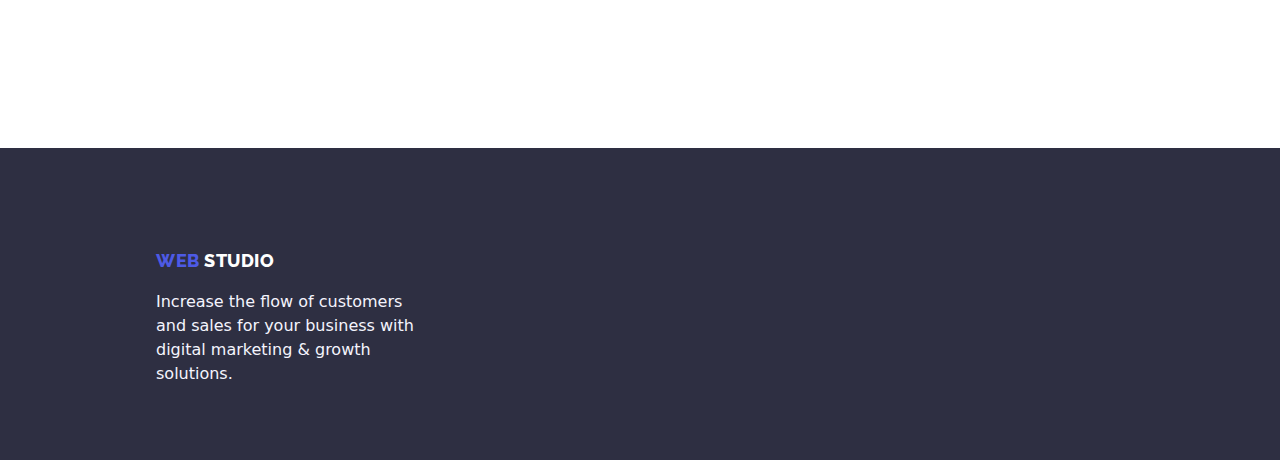
==== commit e22bcfbc: "finally" ====
--- a/portofolio.html
+++ b/portofolio.html
@@ -13,20 +13,28 @@
 </head>
 <body>
 
-  <header class="container">
-    <nav class="navbar">
-      <ul class=" header-container nav-list">
-        <li><a class="logo" href="index.html">
-          <span class="web">web</span>
-          <span class="studio">studio</span></a></li>
-        <li><a href="./index.html">Studio</a></li>
-        <li><a href="./portofolio.html">Portofolio</a></li>
-        <li><a>Contacts</a></li>
-        <a class="info-page" href="mailto:info@devstudio.com">info@devstudio.com</a>
-        <a class="info-page" href="tel:+11(000)111-11-11">+11 (000) 111-11-11</a>
-      </ul>
-    </nav>
-  </header>
+  <header class="global-header">
+    <div class="header-container">
+      <a class="logo" href="index.html">
+        <span class="web">web</span>
+        <span class="studio">studio</span></a>
+      <div class="nav-list">
+      <nav>
+        <ul>
+          <li><a href="./index.html">Studio</a></li>
+          <li><a href="./portofolio.html">Portofolio</a></li>
+          <li><a href="contacts.html" class="contacts">Contacts</a></li>
+        </ul>
+      </nav>
+      <div class="info-page"> 
+    <ul>
+        <li><a href="mailto:info@devstudio.com">info@devstudio.com</a></li>
+        <li><a href="tel:+11(000)111-11-11">+11 (000) 111-11-11</a></li>
+    </ul>
+      </div>
+    </div>
+  </div>
+</header>
 
   <main>
     <section class="container-button">
@@ -106,9 +114,9 @@
     </section>
   </main>
 
-  <footer class="footer-section">
+  <footer class="container footer-section">
     <div class="footer-container">
-      <a class="logo" href="index.html">
+      <a class="logo-footer" href="index.html">
         <span class="web">web</span>
         <span class="studio">studio</span></a>
     <p class="footer-paragraph">
--- a/css/style.css
+++ b/css/style.css
@@ -22,11 +22,23 @@
   color: #2e2f42;
 }
 .global-header {
+  background-color: #ffffff;
   font-size: 56px;
-line-height: 1.07143;
-letter-spacing: 0.02em;
-text-align: center;
-color: #fff;
+  line-height: 1.07143;
+  letter-spacing: 0.02em;
+  text-align: center;
+  color: #fff;
+  border-bottom: 1px solid #e7e9fc;
+  position: fixed;
+  position: fixed;
+  top: 0;
+  width: 100%;
+  z-index: 999;
+  box-shadow: 0 2px 1px 0 rgba(46, 47, 66, 0.08),
+    0 1px 1px 0 rgba(46, 47, 66, 0.16), 0 1px 6px 0 rgba(46, 47, 66, 0.08);
+}
+.global-header ul {
+  display: flex;
 }
 .header-container {
   width: 1200px;
@@ -34,7 +46,7 @@
   display: flex;
   justify-content: center;
   align-items: center;
-  margin: 0 auto;
+  padding-left: 156px;
 }
 .logo {
   display: flex;
@@ -147,11 +159,11 @@
 }
 .info-page {
   font-family: "Roboto", sans-serif;
-font-weight: 400;
-font-size: 16px;
-line-height: 1.5;
-letter-spacing: 0.02em;
-color: #434455;
+  font-weight: 400;
+  font-size: 16px;
+  line-height: 1.5;
+  letter-spacing: 0.02em;
+  color: #434455;
 }
 .info-page a:hover,
 .info-page a:focus {
@@ -201,11 +213,11 @@
 }
 .about-studio {
   font-family: "Roboto", sans-serif;
-font-weight: 400;
-font-size: 16px;
-line-height: 1.5;
-letter-spacing: 0.02em;
-color: #434455;
+  font-weight: 400;
+  font-size: 16px;
+  line-height: 1.5;
+  letter-spacing: 0.02em;
+  color: #434455;
 }
 .about-container {
   display: flex;
@@ -248,19 +260,19 @@
   gap: 24px;
 }
 .section-team {
- background: #f4f4fd;
- margin-top: 120px;
+  background: #f4f4fd;
+  margin-top: 120px;
 }
 .section-team h2 {
   padding-top: 120px;
 }
 .our-team {
   font-weight: 400;
- font-size: 16px;
- line-height: 1.5;
- letter-spacing: 0.02em;
- text-align: center;
- color: #434455;
+  font-size: 16px;
+  line-height: 1.5;
+  letter-spacing: 0.02em;
+  text-align: center;
+  color: #434455;
 }
 .our-container {
   width: 1440px;
@@ -274,10 +286,10 @@
   padding-top: 72px;
 }
 .team-container ul {
- background: #f4f4fd;
- display: flex;
- padding-top: 72px;
- padding-bottom: 120px;
+  background: #f4f4fd;
+  display: flex;
+  padding-top: 72px;
+  padding-bottom: 120px;
 }
 .team-container li {
   margin-right: 24px;
@@ -300,18 +312,18 @@
   padding-bottom: 32px;
 }
 .footer-section {
- background: #2e2f42;
- width: 1440px;
-height: 312px;
+  background: #2e2f42;
+  width: 1440px;
+  height: 312px;
 }
 .footer-container {
-padding-top: 102px;
-padding-left: 156px;
-padding-right: 1020px;
+  padding-top: 102px;
+  padding-left: 156px;
+  padding-right: 1020px;
 }
 .footer-paragraph {
- color: #f4f4fd;
- padding-top: 16px;
+  color: #f4f4fd;
+  padding-top: 16px;
 }
 .cards ul {
   display: flex;
@@ -324,22 +336,23 @@
 .card1 {
   display: flex;
   justify-content: space-between;
+  width: 1200px;
+  height: 420px;
   margin-top: 72px;
-  margin-left: 156px;
-  margin-right: 156px;
+
 }
 .card2 {
   display: flex;
+  width: 1200px;
+  height: 420px;
   margin-top: 48px;
-  margin-left: 156px;
-  margin-right: 156px;
 }
 .card3 {
   display: flex;
+  width: 1200px;
+  height: 420px;
   margin-top: 48px;
   margin-bottom: 120px;
-  margin-left: 156px;
-  margin-right: 156px;
 }
 a {
   text-decoration: none;
